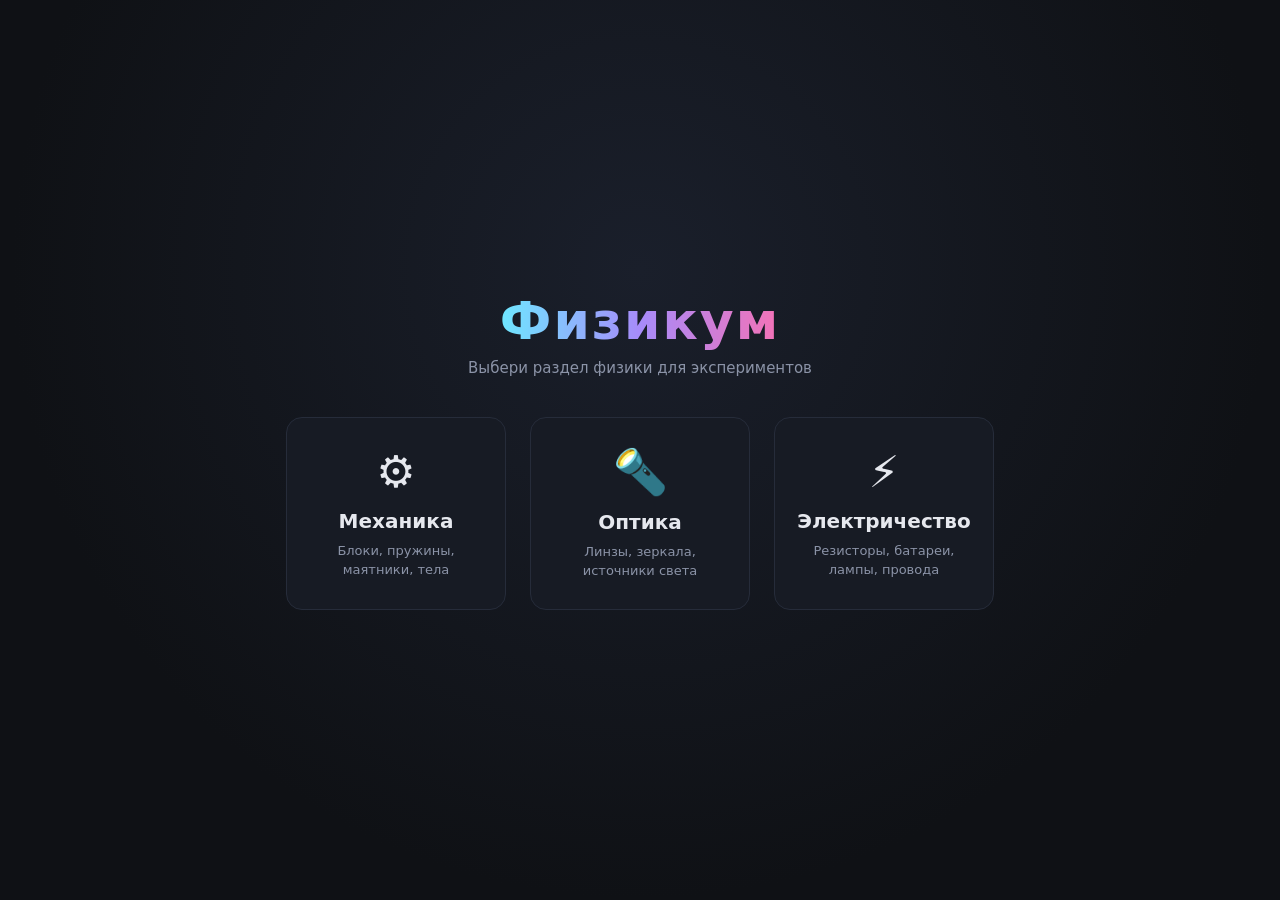
==== Physical game/index.html @ 31778917 "Add files via upload" ====
<!DOCTYPE html>
<html lang="ru">
<head>
  <meta charset="UTF-8">
  <meta name="viewport" content="width=device-width, initial-scale=1.0">
  <title>Физикум — песочница</title>
  <link rel="stylesheet" href="styles.css">
</head>
<body>

  <!-- Экран выбора темы -->
  <div id="theme-screen" class="screen">
    <h1>Физикум</h1>
    <p class="subtitle">Выбери раздел физики для экспериментов</p>
    <div class="theme-cards">
      <div class="theme-card" data-theme="mechanics">
        <div class="theme-icon">⚙️</div>
        <h2>Механика</h2>
        <p>Блоки, пружины, маятники, тела</p>
      </div>
      <div class="theme-card" data-theme="optics">
        <div class="theme-icon">🔦</div>
        <h2>Оптика</h2>
        <p>Линзы, зеркала, источники света</p>
      </div>
      <div class="theme-card" data-theme="electricity">
        <div class="theme-icon">⚡</div>
        <h2>Электричество</h2>
        <p>Резисторы, батареи, лампы, провода</p>
      </div>
    </div>
  </div>

  <!-- Экран песочницы -->
  <div id="sandbox-screen" class="screen hidden">
    <canvas id="canvas"></canvas>

    <div id="topbar">
      <button id="back-btn">← Назад</button>
      <span id="theme-label"></span>
      <span id="zoom-label">100%</span>
    </div>

    <aside id="palette"></aside>
  </div>

  <!-- Скрипты В КОНЦЕ body, в правильном порядке -->
  <script src="js/elements/base.js"></script>
  <script src="js/elements/mechanics.js"></script>
  <script src="js/elements/optics.js"></script>
  <script src="js/elements/electricity.js"></script>
  <script src="js/registry.js"></script>
  <script src="js/world.js"></script>
  <script src="js/main.js"></script>
</body>
</html>
---- Physical game/styles.css ----
* {
  margin: 0;
  padding: 0;
  box-sizing: border-box;
}

body {
  font-family: system-ui, -apple-system, "Segoe UI", Roboto, sans-serif;
  background: #0f1115;
  color: #e6e8ee;
  overflow: hidden;
  height: 100vh;
}

.screen {
  position: fixed;
  inset: 0;
}

.hidden {
  display: none !important;
}

/* ---------- Экран выбора темы ---------- */
#theme-screen {
  display: flex;
  flex-direction: column;
  align-items: center;
  justify-content: center;
  gap: 8px;
  background: radial-gradient(circle at 50% 30%, #1a1f2b 0%, #0f1115 70%);
  padding: 24px;
}

#theme-screen h1 {
  font-size: 52px;
  letter-spacing: 2px;
  background: linear-gradient(90deg, #6ee7ff, #a78bfa, #f472b6);
  -webkit-background-clip: text;
  background-clip: text;
  color: transparent;
}

.subtitle {
  color: #8b93a7;
  margin-bottom: 32px;
  font-size: 15px;
}

.theme-cards {
  display: flex;
  gap: 24px;
  flex-wrap: wrap;
  justify-content: center;
}

.theme-card {
  width: 220px;
  padding: 28px 20px;
  border-radius: 16px;
  background: #171b24;
  border: 1px solid #262c3a;
  cursor: pointer;
  text-align: center;
  transition: transform 0.18s ease, border-color 0.18s ease, box-shadow 0.18s ease;
}

.theme-card:hover {
  transform: translateY(-6px);
  border-color: #4f7cff;
  box-shadow: 0 10px 30px rgba(79, 124, 255, 0.25);
}

.theme-icon {
  font-size: 44px;
  margin-bottom: 12px;
}

.theme-card h2 {
  font-size: 20px;
  margin-bottom: 8px;
}

.theme-card p {
  font-size: 13px;
  color: #8b93a7;
  line-height: 1.5;
}

/* ---------- Песочница ---------- */
#canvas {
  display: block;
  width: 100%;
  height: 100%;
  cursor: grab;
  background: #0f1115;
}

#canvas.dragging {
  cursor: grabbing;
}

#topbar {
  position: absolute;
  top: 12px;
  left: 12px;
  right: 12px;
  display: flex;
  align-items: center;
  gap: 16px;
  pointer-events: none;
  z-index: 10;
}

#topbar > * {
  pointer-events: auto;
}

#back-btn {
  background: #1d2331;
  color: #e6e8ee;
  border: 1px solid #2a3142;
  border-radius: 8px;
  padding: 8px 14px;
  font-size: 14px;
  cursor: pointer;
  transition: background 0.15s;
}

#back-btn:hover {
  background: #262d3f;
}

#theme-label {
  font-size: 14px;
  color: #9aa3b8;
  font-weight: 500;
}

#zoom-label {
  margin-left: auto;
  font-size: 13px;
  color: #6f7890;
  background: #171b24;
  padding: 6px 10px;
  border-radius: 6px;
  border: 1px solid #262c3a;
}

#palette {
  position: absolute;
  top: 64px;
  left: 12px;
  bottom: 12px;
  width: 180px;
  background: rgba(23, 27, 36, 0.92);
  border: 1px solid #262c3a;
  border-radius: 12px;
  padding: 12px;
  overflow-y: auto;
  z-index: 10;
  backdrop-filter: blur(6px);
}

.palette-title {
  font-size: 11px;
  text-transform: uppercase;
  letter-spacing: 1px;
  color: #6f7890;
  margin-bottom: 10px;
  font-weight: 600;
}

.palette-btn {
  display: flex;
  align-items: center;
  gap: 10px;
  width: 100%;
  padding: 10px 12px;
  margin-bottom: 6px;
  background: #1d2331;
  color: #e6e8ee;
  border: 1px solid #2a3142;
  border-radius: 8px;
  font-size: 13px;
  cursor: pointer;
  text-align: left;
  transition: background 0.15s, border-color 0.15s;
}

.palette-btn:hover {
  background: #262d3f;
  border-color: #4f7cff;
}

.palette-icon {
  font-size: 16px;
  width: 20px;
  text-align: center;
}

.palette-empty {
  color: #6f7890;
  font-size: 12px;
  text-align: center;
  padding: 20px 0;
}
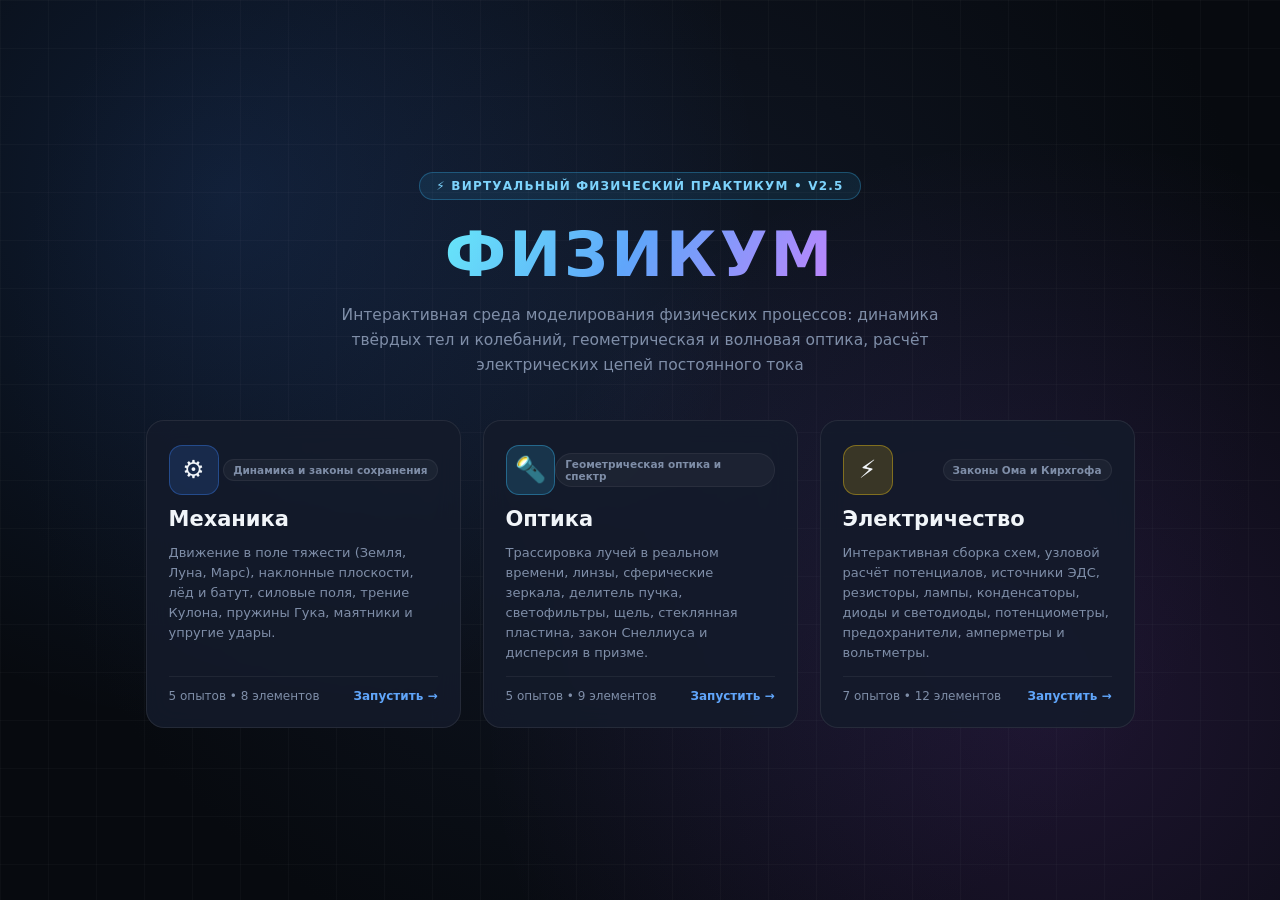
==== commit c62cd45f: "Add files via upload Add new elements and description for all element." ====
--- a/Physical game/index.html
+++ b/Physical game/index.html
@@ -1,56 +1,217 @@
-<!DOCTYPE html>
-<html lang="ru">
-<head>
-  <meta charset="UTF-8">
-  <meta name="viewport" content="width=device-width, initial-scale=1.0">
-  <title>Физикум — песочница</title>
-  <link rel="stylesheet" href="styles.css">
-</head>
-<body>
-
-  <!-- Экран выбора темы -->
-  <div id="theme-screen" class="screen">
-    <h1>Физикум</h1>
-    <p class="subtitle">Выбери раздел физики для экспериментов</p>
-    <div class="theme-cards">
-      <div class="theme-card" data-theme="mechanics">
-        <div class="theme-icon">⚙️</div>
-        <h2>Механика</h2>
-        <p>Блоки, пружины, маятники, тела</p>
-      </div>
-      <div class="theme-card" data-theme="optics">
-        <div class="theme-icon">🔦</div>
-        <h2>Оптика</h2>
-        <p>Линзы, зеркала, источники света</p>
-      </div>
-      <div class="theme-card" data-theme="electricity">
-        <div class="theme-icon">⚡</div>
-        <h2>Электричество</h2>
-        <p>Резисторы, батареи, лампы, провода</p>
-      </div>
-    </div>
-  </div>
-
-  <!-- Экран песочницы -->
-  <div id="sandbox-screen" class="screen hidden">
-    <canvas id="canvas"></canvas>
-
-    <div id="topbar">
-      <button id="back-btn">← Назад</button>
-      <span id="theme-label"></span>
-      <span id="zoom-label">100%</span>
-    </div>
-
-    <aside id="palette"></aside>
-  </div>
-
-  <!-- Скрипты В КОНЦЕ body, в правильном порядке -->
-  <script src="js/elements/base.js"></script>
-  <script src="js/elements/mechanics.js"></script>
-  <script src="js/elements/optics.js"></script>
-  <script src="js/elements/electricity.js"></script>
-  <script src="js/registry.js"></script>
-  <script src="js/world.js"></script>
-  <script src="js/main.js"></script>
-</body>
-</html>+<!DOCTYPE html>
+<html lang="ru">
+<head>
+  <meta charset="UTF-8">
+  <meta name="viewport" content="width=device-width, initial-scale=1.0">
+  <title>Физикум — Интерактивная физическая лаборатория</title>
+  <link rel="stylesheet" href="styles.css">
+</head>
+<body>
+
+  <!-- Стартовый экран выбора лаборатории -->
+  <div id="theme-screen" class="screen">
+    <div class="hero-bg-grid"></div>
+    <div class="hero-content">
+      <div class="hero-badge">⚡ Виртуальный физический практикум • v2.5</div>
+      <h1>ФИЗИКУМ</h1>
+      <p class="subtitle">
+        Интерактивная среда моделирования физических процессов: динамика твёрдых тел и колебаний,
+        геометрическая и волновая оптика, расчёт электрических цепей постоянного тока
+      </p>
+
+      <div class="theme-cards">
+        <div class="theme-card" data-theme="mechanics">
+          <div class="card-top">
+            <div class="theme-icon-wrap mechanics-glow">⚙️</div>
+            <span class="card-tag">Динамика и законы сохранения</span>
+          </div>
+          <h2>Механика</h2>
+          <p>Движение в поле тяжести (Земля, Луна, Марс), наклонные плоскости, лёд и батут, силовые поля, трение Кулона, пружины Гука, маятники и упругие удары.</p>
+          <div class="card-footer">
+            <span>5 опытов • 8 элементов</span>
+            <span class="theme-cta">Запустить →</span>
+          </div>
+        </div>
+
+        <div class="theme-card" data-theme="optics">
+          <div class="card-top">
+            <div class="theme-icon-wrap optics-glow">🔦</div>
+            <span class="card-tag">Геометрическая оптика и спектр</span>
+          </div>
+          <h2>Оптика</h2>
+          <p>Трассировка лучей в реальном времени, линзы, сферические зеркала, делитель пучка, светофильтры, щель, стеклянная пластина, закон Снеллиуса и дисперсия в призме.</p>
+          <div class="card-footer">
+            <span>5 опытов • 9 элементов</span>
+            <span class="theme-cta">Запустить →</span>
+          </div>
+        </div>
+
+        <div class="theme-card" data-theme="electricity">
+          <div class="card-top">
+            <div class="theme-icon-wrap electricity-glow">⚡</div>
+            <span class="card-tag">Законы Ома и Кирхгофа</span>
+          </div>
+          <h2>Электричество</h2>
+          <p>Интерактивная сборка схем, узловой расчёт потенциалов, источники ЭДС, резисторы, лампы, конденсаторы, диоды и светодиоды, потенциометры, предохранители, амперметры и вольтметры.</p>
+          <div class="card-footer">
+            <span>7 опытов • 12 элементов</span>
+            <span class="theme-cta">Запустить →</span>
+          </div>
+        </div>
+      </div>
+    </div>
+  </div>
+
+  <!-- Рабочее пространство лаборатории (Dock Studio Layout) -->
+  <div id="sandbox-screen" class="app-shell hidden">
+
+    <!-- Верхняя панель инструментов -->
+    <header id="topbar">
+      <div class="topbar-left">
+        <button id="back-btn" class="brand-btn" title="На главный экран">
+          <span class="brand-dot"></span>
+          <span class="brand-name">ФИЗИКУМ</span>
+        </button>
+
+        <nav class="theme-tabs">
+          <button class="theme-tab" data-theme="mechanics">⚙️ Механика</button>
+          <button class="theme-tab" data-theme="optics">🔦 Оптика</button>
+          <button class="theme-tab" data-theme="electricity">⚡ Электричество</button>
+        </nav>
+      </div>
+
+      <!-- Центр: Управление симуляцией -->
+      <div class="topbar-center">
+        <div class="transport-group">
+          <button id="play-btn" class="tb-btn primary" title="Старт / Пауза (Пробел)">⏸ Пауза</button>
+          <button id="step-btn" class="tb-btn" title="Один шаг симуляции (S)">⏭ Шаг</button>
+          <button id="reset-btn" class="tb-btn" title="Сбросить к начальному состоянию (R)">↺ Сброс</button>
+        </div>
+
+        <div class="speed-pills" title="Скорость течения времени">
+          <button class="speed-pill" data-speed="0.25">0.25×</button>
+          <button class="speed-pill" data-speed="0.5">0.5×</button>
+          <button class="speed-pill active" data-speed="1">1×</button>
+          <button class="speed-pill" data-speed="2">2×</button>
+        </div>
+      </div>
+
+      <!-- Право: Опции вида и сцены -->
+      <div class="topbar-right">
+        <button id="vectors-btn" class="tb-btn active" title="Показывать векторы сил, фокусы и подписи (V)">📐 Векторы</button>
+        <button id="snap-btn" class="tb-btn" title="Привязка координат к сетке (G)">🧲 Сетка</button>
+        <button id="clear-btn" class="tb-btn danger" title="Очистить холст">🗑 Очистить</button>
+      </div>
+    </header>
+
+    <!-- Основная рабочая область: Левый док + Центральный холст + Правый док -->
+    <div class="workspace-body">
+
+      <!-- Левая боковая панель: Приборы и Готовые опыты -->
+      <aside id="left-sidebar">
+        <div class="sidebar-block">
+          <div class="section-header">
+            <span>🧰 Приборы и элементы</span>
+            <span class="section-hint">ⓘ — справка</span>
+          </div>
+          <div id="palette-items" class="palette-list"></div>
+        </div>
+
+        <div class="sidebar-block">
+          <div class="section-header">
+            <span>🧪 Лабораторные опыты</span>
+          </div>
+          <div id="presets-list" class="presets-list"></div>
+        </div>
+
+        <div class="sidebar-block sidebar-help">
+          <div class="section-header"><span>⌨️ Управление</span></div>
+          <div class="shortcut-list">
+            <div><kbd>ЛКМ</kbd> Двигать объект / клемму</div>
+            <div><kbd>Кружок сверху</kbd> Вращать (+<kbd>Shift</kbd> 15°)</div>
+            <div><kbd>ПКМ</kbd> / <kbd>Колесо</kbd> Камера и зум</div>
+            <div><kbd>Пробел</kbd> Пауза • <kbd>R</kbd> Сброс</div>
+            <div><kbd>Ctrl+D</kbd> Копия • <kbd>Del</kbd> Удалить</div>
+          </div>
+        </div>
+      </aside>
+
+      <!-- Центральный холст -->
+      <main id="viewport">
+        <canvas id="canvas"></canvas>
+
+        <!-- Верхний левый HUD: статус и подсказка -->
+        <div class="viewport-hud-top">
+          <div id="sim-status-badge" class="status-pill running">
+            <span class="pulse-dot"></span>
+            <span id="sim-status-text">Симуляция активна</span>
+          </div>
+          <div id="context-hint" class="context-hint">Выберите объект для настройки параметров</div>
+        </div>
+
+        <!-- Нижний левый HUD: управление камерой -->
+        <div class="viewport-hud-bottom">
+          <button id="zoom-out-btn" class="hud-icon-btn" title="Отдалить">−</button>
+          <button id="zoom-reset-btn" class="hud-zoom-val" title="Сбросить камеру в центр">100%</button>
+          <button id="zoom-in-btn" class="hud-icon-btn" title="Приблизить">+</button>
+          <button id="center-cam-btn" class="hud-icon-btn" title="Центрировать сцену">⌖</button>
+        </div>
+
+        <!-- Всплывающее уведомление -->
+        <div id="status-toast" class="status-toast hidden"></div>
+      </main>
+
+      <!-- Правая боковая панель: Инспектор + Телеметрия + Осциллограф -->
+      <aside id="right-sidebar">
+
+        <!-- Блок 1: Инспектор выбранного объекта (или параметры среды, если ничего не выбрано) -->
+        <div class="sidebar-block inspector-block">
+          <div class="inspector-header">
+            <div>
+              <span id="insp-badge" class="insp-badge">СРЕДА</span>
+              <h3 id="insp-title">Параметры лаборатории</h3>
+            </div>
+            <button id="insp-close" class="icon-btn hidden" title="Снять выделение (Esc)">✕</button>
+          </div>
+
+          <!-- Быстрые действия над выбранным объектом -->
+          <div id="insp-actions" class="inspector-actions hidden">
+            <button id="insp-dup-btn" class="mini-btn" title="Дублировать (Ctrl+D)">⧉ Копия</button>
+            <button id="insp-del-btn" class="mini-btn danger" title="Удалить (Delete)">🗑 Удалить</button>
+          </div>
+
+          <div id="insp-body" class="insp-controls"></div>
+        </div>
+
+        <!-- Блок 2: Живые показания датчиков -->
+        <div class="sidebar-block">
+          <div class="section-header">
+            <span>📊 Показания приборов</span>
+          </div>
+          <div id="insp-telemetry" class="telemetry-grid"></div>
+        </div>
+
+        <!-- Блок 3: График в реальном времени (встроен в док, ничего не перекрывает) -->
+        <div class="sidebar-block chart-block">
+          <div class="chart-header">
+            <span id="chart-title">📈 Осциллограф</span>
+            <div id="chart-legend" class="chart-legend"></div>
+          </div>
+          <canvas id="chart-canvas" width="278" height="120"></canvas>
+        </div>
+
+      </aside>
+
+    </div>
+  </div>
+
+  <!-- Скрипты -->
+  <script src="js/elements/base.js"></script>
+  <script src="js/elements/mechanics.js"></script>
+  <script src="js/elements/optics.js"></script>
+  <script src="js/elements/electricity.js"></script>
+  <script src="js/registry.js"></script>
+  <script src="js/world.js"></script>
+  <script src="js/main.js"></script>
+</body>
+</html>
--- a/Physical game/styles.css
+++ b/Physical game/styles.css
@@ -1,207 +1,1027 @@
-* {
-  margin: 0;
-  padding: 0;
-  box-sizing: border-box;
-}
-
-body {
-  font-family: system-ui, -apple-system, "Segoe UI", Roboto, sans-serif;
-  background: #0f1115;
-  color: #e6e8ee;
-  overflow: hidden;
-  height: 100vh;
-}
-
-.screen {
-  position: fixed;
-  inset: 0;
-}
-
-.hidden {
-  display: none !important;
-}
-
-/* ---------- Экран выбора темы ---------- */
-#theme-screen {
-  display: flex;
-  flex-direction: column;
-  align-items: center;
-  justify-content: center;
-  gap: 8px;
-  background: radial-gradient(circle at 50% 30%, #1a1f2b 0%, #0f1115 70%);
-  padding: 24px;
-}
-
-#theme-screen h1 {
-  font-size: 52px;
-  letter-spacing: 2px;
-  background: linear-gradient(90deg, #6ee7ff, #a78bfa, #f472b6);
-  -webkit-background-clip: text;
-  background-clip: text;
-  color: transparent;
-}
-
-.subtitle {
-  color: #8b93a7;
-  margin-bottom: 32px;
-  font-size: 15px;
-}
-
-.theme-cards {
-  display: flex;
-  gap: 24px;
-  flex-wrap: wrap;
-  justify-content: center;
-}
-
-.theme-card {
-  width: 220px;
-  padding: 28px 20px;
-  border-radius: 16px;
-  background: #171b24;
-  border: 1px solid #262c3a;
-  cursor: pointer;
-  text-align: center;
-  transition: transform 0.18s ease, border-color 0.18s ease, box-shadow 0.18s ease;
-}
-
-.theme-card:hover {
-  transform: translateY(-6px);
-  border-color: #4f7cff;
-  box-shadow: 0 10px 30px rgba(79, 124, 255, 0.25);
-}
-
-.theme-icon {
-  font-size: 44px;
-  margin-bottom: 12px;
-}
-
-.theme-card h2 {
-  font-size: 20px;
-  margin-bottom: 8px;
-}
-
-.theme-card p {
-  font-size: 13px;
-  color: #8b93a7;
-  line-height: 1.5;
-}
-
-/* ---------- Песочница ---------- */
-#canvas {
-  display: block;
-  width: 100%;
-  height: 100%;
-  cursor: grab;
-  background: #0f1115;
-}
-
-#canvas.dragging {
-  cursor: grabbing;
-}
-
-#topbar {
-  position: absolute;
-  top: 12px;
-  left: 12px;
-  right: 12px;
-  display: flex;
-  align-items: center;
-  gap: 16px;
-  pointer-events: none;
-  z-index: 10;
-}
-
-#topbar > * {
-  pointer-events: auto;
-}
-
-#back-btn {
-  background: #1d2331;
-  color: #e6e8ee;
-  border: 1px solid #2a3142;
-  border-radius: 8px;
-  padding: 8px 14px;
-  font-size: 14px;
-  cursor: pointer;
-  transition: background 0.15s;
-}
-
-#back-btn:hover {
-  background: #262d3f;
-}
-
-#theme-label {
-  font-size: 14px;
-  color: #9aa3b8;
-  font-weight: 500;
-}
-
-#zoom-label {
-  margin-left: auto;
-  font-size: 13px;
-  color: #6f7890;
-  background: #171b24;
-  padding: 6px 10px;
-  border-radius: 6px;
-  border: 1px solid #262c3a;
-}
-
-#palette {
-  position: absolute;
-  top: 64px;
-  left: 12px;
-  bottom: 12px;
-  width: 180px;
-  background: rgba(23, 27, 36, 0.92);
-  border: 1px solid #262c3a;
-  border-radius: 12px;
-  padding: 12px;
-  overflow-y: auto;
-  z-index: 10;
-  backdrop-filter: blur(6px);
-}
-
-.palette-title {
-  font-size: 11px;
-  text-transform: uppercase;
-  letter-spacing: 1px;
-  color: #6f7890;
-  margin-bottom: 10px;
-  font-weight: 600;
-}
-
-.palette-btn {
-  display: flex;
-  align-items: center;
-  gap: 10px;
-  width: 100%;
-  padding: 10px 12px;
-  margin-bottom: 6px;
-  background: #1d2331;
-  color: #e6e8ee;
-  border: 1px solid #2a3142;
-  border-radius: 8px;
-  font-size: 13px;
-  cursor: pointer;
-  text-align: left;
-  transition: background 0.15s, border-color 0.15s;
-}
-
-.palette-btn:hover {
-  background: #262d3f;
-  border-color: #4f7cff;
-}
-
-.palette-icon {
-  font-size: 16px;
-  width: 20px;
-  text-align: center;
-}
-
-.palette-empty {
-  color: #6f7890;
-  font-size: 12px;
-  text-align: center;
-  padding: 20px 0;
-}+* {
+  margin: 0;
+  padding: 0;
+  box-sizing: border-box;
+  user-select: none;
+}
+
+:root {
+  --bg-canvas: #080b11;
+  --bg-shell: #0e131d;
+  --bg-panel: #121826;
+  --bg-card: #182032;
+  --bg-card-hover: #202b42;
+  --border-subtle: rgba(255, 255, 255, 0.08);
+  --border-focus: rgba(96, 165, 250, 0.55);
+  --accent: #3b82f6;
+  --accent-bright: #60a5fa;
+  --emerald: #10b981;
+  --amber: #f59e0b;
+  --danger: #ef4444;
+  --text-main: #f1f5f9;
+  --text-secondary: #cbd5e1;
+  --text-muted: #7f8ea8;
+}
+
+body {
+  font-family: 'Inter', system-ui, -apple-system, "Segoe UI", Roboto, sans-serif;
+  background: var(--bg-canvas);
+  color: var(--text-main);
+  overflow: hidden;
+  height: 100vh;
+  width: 100vw;
+}
+
+.hidden {
+  display: none !important;
+}
+
+/* ============================================================
+   Экран выбора лаборатории (Hero Screen)
+   ============================================================ */
+#theme-screen {
+  position: fixed;
+  inset: 0;
+  display: flex;
+  flex-direction: column;
+  align-items: center;
+  justify-content: center;
+  background:
+    radial-gradient(circle at 18% 22%, rgba(59, 130, 246, 0.16) 0%, transparent 42%),
+    radial-gradient(circle at 82% 78%, rgba(168, 85, 247, 0.14) 0%, transparent 45%),
+    radial-gradient(circle at 50% 40%, #111827 0%, #070a0f 75%);
+  padding: 32px;
+  z-index: 50;
+}
+
+.hero-bg-grid {
+  position: absolute;
+  inset: 0;
+  background-image:
+    linear-gradient(to right, rgba(255, 255, 255, 0.025) 1px, transparent 1px),
+    linear-gradient(to bottom, rgba(255, 255, 255, 0.025) 1px, transparent 1px);
+  background-size: 48px 48px;
+  pointer-events: none;
+}
+
+.hero-content {
+  max-width: 1020px;
+  width: 100%;
+  display: flex;
+  flex-direction: column;
+  align-items: center;
+  text-align: center;
+  z-index: 2;
+}
+
+.hero-badge {
+  font-size: 12px;
+  font-weight: 600;
+  letter-spacing: 1.2px;
+  text-transform: uppercase;
+  color: #7dd3fc;
+  background: rgba(56, 189, 248, 0.1);
+  border: 1px solid rgba(56, 189, 248, 0.3);
+  padding: 6px 16px;
+  border-radius: 999px;
+  margin-bottom: 18px;
+}
+
+#theme-screen h1 {
+  font-size: 62px;
+  font-weight: 900;
+  letter-spacing: 3px;
+  background: linear-gradient(120deg, #67e8f9 0%, #60a5fa 48%, #c084fc 100%);
+  -webkit-background-clip: text;
+  background-clip: text;
+  color: transparent;
+  margin-bottom: 12px;
+}
+
+.subtitle {
+  color: var(--text-muted);
+  max-width: 640px;
+  line-height: 1.6;
+  margin-bottom: 42px;
+  font-size: 15.5px;
+}
+
+.theme-cards {
+  display: grid;
+  grid-template-columns: repeat(3, minmax(260px, 315px));
+  gap: 22px;
+  width: 100%;
+  justify-content: center;
+}
+
+.theme-card {
+  padding: 24px 22px;
+  border-radius: 18px;
+  background: rgba(20, 27, 43, 0.88);
+  border: 1px solid var(--border-subtle);
+  cursor: pointer;
+  text-align: left;
+  display: flex;
+  flex-direction: column;
+  gap: 12px;
+  transition: transform 0.2s ease, border-color 0.2s ease, box-shadow 0.2s ease;
+  backdrop-filter: blur(12px);
+}
+
+.theme-card:hover {
+  transform: translateY(-6px);
+  border-color: var(--accent-bright);
+  box-shadow: 0 20px 44px rgba(37, 99, 235, 0.22);
+}
+
+.card-top {
+  display: flex;
+  align-items: center;
+  justify-content: space-between;
+}
+
+.card-tag {
+  font-size: 10.5px;
+  font-weight: 600;
+  color: var(--text-muted);
+  background: rgba(255, 255, 255, 0.04);
+  padding: 4px 9px;
+  border-radius: 99px;
+  border: 1px solid rgba(255, 255, 255, 0.06);
+}
+
+.theme-icon-wrap {
+  width: 50px;
+  height: 50px;
+  border-radius: 13px;
+  display: flex;
+  align-items: center;
+  justify-content: center;
+  font-size: 25px;
+}
+
+.mechanics-glow {
+  background: rgba(59, 130, 246, 0.16);
+  border: 1px solid rgba(59, 130, 246, 0.38);
+}
+
+.optics-glow {
+  background: rgba(56, 189, 248, 0.16);
+  border: 1px solid rgba(56, 189, 248, 0.38);
+}
+
+.electricity-glow {
+  background: rgba(250, 204, 21, 0.16);
+  border: 1px solid rgba(250, 204, 21, 0.38);
+}
+
+.theme-card h2 {
+  font-size: 21px;
+  font-weight: 700;
+}
+
+.theme-card p {
+  font-size: 13px;
+  color: var(--text-muted);
+  line-height: 1.55;
+  flex: 1;
+}
+
+.card-footer {
+  display: flex;
+  align-items: center;
+  justify-content: space-between;
+  padding-top: 12px;
+  border-top: 1px solid rgba(255, 255, 255, 0.06);
+  font-size: 12px;
+  color: var(--text-muted);
+}
+
+.theme-cta {
+  font-weight: 600;
+  color: var(--accent-bright);
+}
+
+/* ============================================================
+   Рабочее пространство (Dock Studio Shell)
+   ============================================================ */
+.app-shell {
+  position: fixed;
+  inset: 0;
+  display: flex;
+  flex-direction: column;
+  background: var(--bg-shell);
+}
+
+/* ---------- Верхняя панель ---------- */
+#topbar {
+  height: 54px;
+  min-height: 54px;
+  background: var(--bg-panel);
+  border-bottom: 1px solid var(--border-subtle);
+  padding: 0 14px;
+  display: flex;
+  align-items: center;
+  justify-content: space-between;
+  gap: 12px;
+  z-index: 30;
+}
+
+.topbar-left,
+.topbar-center,
+.topbar-right {
+  display: flex;
+  align-items: center;
+  gap: 8px;
+}
+
+.brand-btn {
+  display: flex;
+  align-items: center;
+  gap: 8px;
+  background: var(--bg-card);
+  border: 1px solid var(--border-subtle);
+  color: var(--text-main);
+  padding: 6px 12px;
+  border-radius: 9px;
+  cursor: pointer;
+  font-weight: 800;
+  font-size: 13px;
+  letter-spacing: 0.8px;
+  transition: background 0.15s, border-color 0.15s;
+}
+
+.brand-btn:hover {
+  background: var(--bg-card-hover);
+  border-color: var(--accent-bright);
+}
+
+.brand-dot {
+  width: 8px;
+  height: 8px;
+  border-radius: 50%;
+  background: linear-gradient(135deg, #38bdf8, #818cf8);
+  box-shadow: 0 0 8px #38bdf8;
+}
+
+.theme-tabs {
+  display: flex;
+  background: #0b0f18;
+  padding: 3px;
+  border-radius: 10px;
+  border: 1px solid var(--border-subtle);
+  gap: 2px;
+}
+
+.theme-tab {
+  background: transparent;
+  color: var(--text-muted);
+  border: none;
+  padding: 5px 12px;
+  border-radius: 7px;
+  font-size: 12.5px;
+  font-weight: 600;
+  cursor: pointer;
+  transition: all 0.15s;
+}
+
+.theme-tab:hover {
+  color: var(--text-main);
+}
+
+.theme-tab.active {
+  background: var(--bg-card-hover);
+  color: #ffffff;
+  box-shadow: 0 2px 8px rgba(0, 0, 0, 0.35);
+}
+
+.transport-group {
+  display: flex;
+  align-items: center;
+  gap: 5px;
+  background: #0b0f18;
+  padding: 3px;
+  border-radius: 10px;
+  border: 1px solid var(--border-subtle);
+}
+
+.tb-btn {
+  background: var(--bg-card);
+  color: var(--text-secondary);
+  border: 1px solid rgba(255, 255, 255, 0.06);
+  border-radius: 7px;
+  padding: 5px 11px;
+  font-size: 12.5px;
+  font-weight: 600;
+  cursor: pointer;
+  transition: all 0.14s;
+  display: inline-flex;
+  align-items: center;
+  gap: 5px;
+}
+
+.tb-btn:hover {
+  background: var(--bg-card-hover);
+  color: #fff;
+}
+
+.tb-btn.primary {
+  background: #10b981;
+  border-color: #34d399;
+  color: #052e16;
+}
+
+.tb-btn.primary.running {
+  background: #f59e0b;
+  border-color: #fbbf24;
+  color: #451a03;
+}
+
+.tb-btn.active {
+  background: rgba(59, 130, 246, 0.2);
+  border-color: rgba(96, 165, 250, 0.55);
+  color: #93c5fd;
+}
+
+.tb-btn.danger:hover {
+  background: rgba(239, 68, 68, 0.2);
+  border-color: rgba(239, 68, 68, 0.5);
+  color: #fca5a5;
+}
+
+.speed-pills {
+  display: flex;
+  background: #0b0f18;
+  padding: 3px;
+  border-radius: 9px;
+  border: 1px solid var(--border-subtle);
+  gap: 2px;
+}
+
+.speed-pill {
+  background: transparent;
+  color: var(--text-muted);
+  border: none;
+  padding: 4px 8px;
+  border-radius: 6px;
+  font-size: 11.5px;
+  font-weight: 600;
+  cursor: pointer;
+}
+
+.speed-pill:hover {
+  color: var(--text-main);
+}
+
+.speed-pill.active {
+  background: var(--accent);
+  color: #ffffff;
+}
+
+/* ---------- Основное тело: Левый док + Холст + Правый док ---------- */
+.workspace-body {
+  flex: 1;
+  display: flex;
+  min-height: 0;
+  overflow: hidden;
+}
+
+#left-sidebar {
+  width: 248px;
+  min-width: 248px;
+  background: var(--bg-panel);
+  border-right: 1px solid var(--border-subtle);
+  display: flex;
+  flex-direction: column;
+  overflow-y: auto;
+  padding: 12px;
+  gap: 16px;
+  z-index: 20;
+}
+
+#right-sidebar {
+  width: 306px;
+  min-width: 306px;
+  background: var(--bg-panel);
+  border-left: 1px solid var(--border-subtle);
+  display: flex;
+  flex-direction: column;
+  overflow-y: auto;
+  padding: 12px;
+  gap: 14px;
+  z-index: 20;
+}
+
+.sidebar-block {
+  display: flex;
+  flex-direction: column;
+  gap: 8px;
+}
+
+.section-header {
+  display: flex;
+  align-items: center;
+  justify-content: space-between;
+  font-size: 11px;
+  font-weight: 700;
+  text-transform: uppercase;
+  letter-spacing: 0.8px;
+  color: var(--text-muted);
+}
+
+.section-hint {
+  font-size: 10px;
+  font-weight: 500;
+  text-transform: none;
+  letter-spacing: 0;
+  color: #64748b;
+}
+
+/* ---------- Элементы палитры ---------- */
+.palette-list {
+  display: flex;
+  flex-direction: column;
+  gap: 5px;
+}
+
+.palette-btn {
+  display: flex;
+  align-items: center;
+  gap: 10px;
+  width: 100%;
+  padding: 8px 10px;
+  background: var(--bg-card);
+  color: var(--text-main);
+  border: 1px solid var(--border-subtle);
+  border-radius: 9px;
+  cursor: grab;
+  text-align: left;
+  transition: background 0.14s, border-color 0.14s, transform 0.12s;
+}
+
+.palette-btn:hover {
+  background: var(--bg-card-hover);
+  border-color: var(--accent-bright);
+  transform: translateX(2px);
+}
+
+.palette-btn:active {
+  cursor: grabbing;
+}
+
+.palette-icon {
+  font-size: 17px;
+  width: 30px;
+  height: 30px;
+  border-radius: 8px;
+  background: rgba(255, 255, 255, 0.04);
+  display: flex;
+  align-items: center;
+  justify-content: center;
+  flex-shrink: 0;
+}
+
+.palette-item-text {
+  display: flex;
+  flex-direction: column;
+  gap: 1px;
+}
+
+.palette-item-title {
+  font-size: 12.5px;
+  font-weight: 600;
+}
+
+.palette-item-sub {
+  font-size: 10.5px;
+  color: var(--text-muted);
+}
+
+/* ---------- Список готовых опытов ---------- */
+.presets-list {
+  display: flex;
+  flex-direction: column;
+  gap: 5px;
+}
+
+.preset-card {
+  width: 100%;
+  text-align: left;
+  background: rgba(24, 32, 50, 0.65);
+  border: 1px solid var(--border-subtle);
+  color: var(--text-secondary);
+  padding: 8px 10px;
+  border-radius: 8px;
+  font-size: 12px;
+  font-weight: 500;
+  line-height: 1.35;
+  cursor: pointer;
+  transition: all 0.15s;
+}
+
+.preset-card:hover {
+  background: var(--bg-card-hover);
+  color: #ffffff;
+  border-color: rgba(167, 139, 250, 0.45);
+}
+
+.preset-card.active {
+  background: rgba(59, 130, 246, 0.16);
+  border-color: var(--accent-bright);
+  color: #ffffff;
+}
+
+/* ---------- Шпаргалка управления ---------- */
+.sidebar-help {
+  margin-top: auto;
+  padding-top: 12px;
+  border-top: 1px solid var(--border-subtle);
+}
+
+.shortcut-list {
+  display: flex;
+  flex-direction: column;
+  gap: 5px;
+  font-size: 11px;
+  color: var(--text-muted);
+}
+
+kbd {
+  display: inline-block;
+  padding: 1px 5px;
+  font-size: 10px;
+  font-family: inherit;
+  font-weight: 600;
+  color: #e2e8f0;
+  background: #1e293b;
+  border: 1px solid rgba(255, 255, 255, 0.14);
+  border-radius: 4px;
+}
+
+/* ============================================================
+   Центральный холст (Viewport) и HUD
+   ============================================================ */
+#viewport {
+  flex: 1;
+  position: relative;
+  min-width: 0;
+  background: var(--bg-canvas);
+  overflow: hidden;
+}
+
+#canvas {
+  display: block;
+  width: 100%;
+  height: 100%;
+  cursor: default;
+}
+
+#canvas.panning {
+  cursor: grabbing !important;
+}
+
+#canvas.hover-item {
+  cursor: move;
+}
+
+#canvas.hover-port {
+  cursor: crosshair;
+}
+
+#canvas.hover-rotate {
+  cursor: grab;
+}
+
+.viewport-hud-top {
+  position: absolute;
+  top: 12px;
+  left: 12px;
+  display: flex;
+  align-items: center;
+  gap: 8px;
+  pointer-events: none;
+}
+
+.status-pill {
+  display: inline-flex;
+  align-items: center;
+  gap: 6px;
+  padding: 5px 11px;
+  border-radius: 99px;
+  font-size: 11.5px;
+  font-weight: 600;
+  background: rgba(18, 24, 38, 0.88);
+  border: 1px solid var(--border-subtle);
+  backdrop-filter: blur(8px);
+}
+
+.pulse-dot {
+  width: 7px;
+  height: 7px;
+  border-radius: 50%;
+  background: var(--emerald);
+}
+
+.status-pill.running .pulse-dot {
+  background: var(--emerald);
+  box-shadow: 0 0 8px var(--emerald);
+}
+
+.status-pill.paused .pulse-dot {
+  background: var(--amber);
+}
+
+.context-hint {
+  font-size: 11.5px;
+  color: var(--text-muted);
+  background: rgba(18, 24, 38, 0.78);
+  border: 1px solid var(--border-subtle);
+  padding: 5px 11px;
+  border-radius: 99px;
+  backdrop-filter: blur(8px);
+}
+
+.viewport-hud-bottom {
+  position: absolute;
+  bottom: 12px;
+  left: 12px;
+  display: flex;
+  align-items: center;
+  gap: 3px;
+  background: rgba(18, 24, 38, 0.9);
+  border: 1px solid var(--border-subtle);
+  padding: 3px;
+  border-radius: 9px;
+  backdrop-filter: blur(8px);
+}
+
+.hud-icon-btn,
+.hud-zoom-val {
+  background: transparent;
+  color: var(--text-secondary);
+  border: none;
+  padding: 4px 8px;
+  border-radius: 6px;
+  font-size: 12px;
+  font-weight: 600;
+  cursor: pointer;
+}
+
+.hud-icon-btn:hover,
+.hud-zoom-val:hover {
+  background: var(--bg-card-hover);
+  color: #fff;
+}
+
+.status-toast {
+  position: absolute;
+  bottom: 14px;
+  left: 50%;
+  transform: translateX(-50%);
+  background: rgba(18, 24, 38, 0.95);
+  border: 1px solid var(--border-focus);
+  color: #f8fafc;
+  padding: 7px 16px;
+  border-radius: 999px;
+  font-size: 12.5px;
+  font-weight: 500;
+  pointer-events: none;
+  box-shadow: 0 10px 28px rgba(0, 0, 0, 0.45);
+  z-index: 25;
+}
+
+/* ============================================================
+   Правая панель: Инспектор + Телеметрия + Осциллограф
+   ============================================================ */
+.inspector-block {
+  background: rgba(24, 32, 50, 0.45);
+  border: 1px solid var(--border-subtle);
+  border-radius: 12px;
+  padding: 12px;
+}
+
+.inspector-header {
+  display: flex;
+  align-items: flex-start;
+  justify-content: space-between;
+  padding-bottom: 8px;
+  border-bottom: 1px solid var(--border-subtle);
+}
+
+.insp-badge {
+  display: inline-block;
+  font-size: 9.5px;
+  font-weight: 700;
+  text-transform: uppercase;
+  letter-spacing: 0.8px;
+  padding: 2px 6px;
+  border-radius: 4px;
+  background: rgba(59, 130, 246, 0.2);
+  color: #93c5fd;
+  margin-bottom: 3px;
+}
+
+#insp-title {
+  font-size: 15px;
+  font-weight: 700;
+}
+
+.icon-btn {
+  background: transparent;
+  color: var(--text-muted);
+  border: none;
+  font-size: 14px;
+  cursor: pointer;
+  padding: 2px 6px;
+  border-radius: 6px;
+}
+
+.icon-btn:hover {
+  background: rgba(255, 255, 255, 0.08);
+  color: #fff;
+}
+
+.inspector-actions {
+  display: flex;
+  gap: 6px;
+  padding-bottom: 6px;
+  border-bottom: 1px solid var(--border-subtle);
+}
+
+.mini-btn {
+  flex: 1;
+  background: var(--bg-card);
+  color: var(--text-secondary);
+  border: 1px solid var(--border-subtle);
+  border-radius: 6px;
+  padding: 5px 8px;
+  font-size: 11.5px;
+  font-weight: 600;
+  cursor: pointer;
+  transition: all 0.14s;
+}
+
+.mini-btn:hover {
+  background: var(--bg-card-hover);
+  color: #fff;
+}
+
+.mini-btn.danger:hover {
+  background: rgba(239, 68, 68, 0.2);
+  border-color: rgba(239, 68, 68, 0.5);
+  color: #fca5a5;
+}
+
+.insp-controls {
+  display: flex;
+  flex-direction: column;
+  gap: 10px;
+  padding-top: 4px;
+}
+
+.prop-row {
+  display: flex;
+  flex-direction: column;
+  gap: 4px;
+}
+
+.prop-label-line {
+  display: flex;
+  justify-content: space-between;
+  font-size: 11.5px;
+  color: var(--text-secondary);
+}
+
+.prop-val {
+  color: #7dd3fc;
+  font-weight: 600;
+  font-variant-numeric: tabular-nums;
+}
+
+.prop-row input[type="range"] {
+  width: 100%;
+  accent-color: var(--accent);
+  cursor: pointer;
+  height: 5px;
+}
+
+.prop-row select {
+  background: var(--bg-card);
+  color: var(--text-main);
+  border: 1px solid rgba(255, 255, 255, 0.12);
+  border-radius: 7px;
+  padding: 5px 8px;
+  font-size: 12px;
+  width: 100%;
+  outline: none;
+}
+
+.quick-angles {
+  display: flex;
+  gap: 4px;
+  margin-top: 2px;
+}
+
+.angle-chip {
+  flex: 1;
+  background: #0e131d;
+  color: var(--text-muted);
+  border: 1px solid var(--border-subtle);
+  border-radius: 5px;
+  padding: 3px 0;
+  font-size: 10.5px;
+  font-weight: 600;
+  cursor: pointer;
+}
+
+.angle-chip:hover {
+  color: #fff;
+  border-color: var(--accent-bright);
+}
+
+.prop-toggle {
+  display: flex;
+  align-items: center;
+  justify-content: space-between;
+  padding: 4px 0;
+  font-size: 12px;
+  cursor: pointer;
+}
+
+/* ---------- Показания приборов ---------- */
+.telemetry-grid {
+  display: grid;
+  grid-template-columns: 1fr 1fr;
+  gap: 6px;
+}
+
+.telemetry-card {
+  background: #0c101a;
+  border: 1px solid var(--border-subtle);
+  border-radius: 8px;
+  padding: 7px 9px;
+}
+
+.telemetry-name {
+  font-size: 10px;
+  color: var(--text-muted);
+}
+
+.telemetry-value {
+  font-size: 12.5px;
+  font-weight: 700;
+  color: #f1f5f9;
+  margin-top: 2px;
+  font-variant-numeric: tabular-nums;
+}
+
+/* ---------- Осциллограф ---------- */
+.chart-block {
+  margin-top: auto;
+  background: rgba(24, 32, 50, 0.45);
+  border: 1px solid var(--border-subtle);
+  border-radius: 12px;
+  padding: 10px;
+}
+
+.chart-header {
+  display: flex;
+  align-items: center;
+  justify-content: space-between;
+  font-size: 11px;
+  font-weight: 700;
+  color: var(--text-muted);
+  margin-bottom: 6px;
+}
+
+.chart-legend {
+  display: flex;
+  gap: 7px;
+  font-size: 10.5px;
+}
+
+.legend-dot {
+  display: inline-flex;
+  align-items: center;
+  gap: 4px;
+}
+
+.legend-swatch {
+  width: 7px;
+  height: 7px;
+  border-radius: 50%;
+}
+
+#chart-canvas {
+  display: block;
+  width: 100%;
+  height: 115px;
+  background: #080b11;
+  border-radius: 8px;
+  border: 1px solid rgba(255, 255, 255, 0.05);
+}
+
+/* ============================================================
+   Пояснения к элементам: кнопка ⓘ в палитре и карточка в инспекторе
+   ============================================================ */
+.palette-entry {
+  display: flex;
+  flex-wrap: wrap;
+  align-items: stretch;
+  gap: 4px;
+}
+
+.palette-entry .palette-btn {
+  flex: 1 1 0;
+  width: auto;
+  min-width: 0;
+}
+
+.palette-info-btn {
+  flex: 0 0 30px;
+  background: var(--bg-card);
+  color: var(--text-muted);
+  border: 1px solid var(--border-subtle);
+  border-radius: 9px;
+  font-size: 14px;
+  cursor: pointer;
+  transition: background 0.14s, color 0.14s, border-color 0.14s;
+}
+
+.palette-info-btn:hover,
+.palette-info-btn.active {
+  background: var(--bg-card-hover);
+  color: var(--accent-bright);
+  border-color: var(--border-focus);
+}
+
+.palette-info {
+  flex: 1 1 100%;
+  padding: 9px 11px;
+  background: rgba(59, 130, 246, 0.07);
+  border: 1px solid rgba(96, 165, 250, 0.25);
+  border-radius: 9px;
+  font-size: 11.5px;
+  line-height: 1.5;
+  color: var(--text-secondary);
+}
+
+.info-block + .info-block {
+  margin-top: 7px;
+}
+
+.info-label {
+  display: block;
+  margin-bottom: 1px;
+  font-size: 10px;
+  font-weight: 700;
+  letter-spacing: 0.06em;
+  text-transform: uppercase;
+  color: var(--accent-bright);
+}
+
+.info-formula {
+  display: inline-block;
+  margin-top: 8px;
+  padding: 3px 8px;
+  border-radius: 6px;
+  background: rgba(16, 185, 129, 0.12);
+  color: #6ee7b7;
+  font-size: 11.5px;
+  font-weight: 600;
+  font-family: 'Cambria Math', 'Times New Roman', serif;
+}
+
+.info-card {
+  padding: 8px 11px;
+  background: rgba(59, 130, 246, 0.07);
+  border: 1px solid rgba(96, 165, 250, 0.25);
+  border-radius: 9px;
+  font-size: 11.5px;
+  line-height: 1.5;
+  color: var(--text-secondary);
+}
+
+.info-card > summary {
+  cursor: pointer;
+  font-size: 11.5px;
+  font-weight: 700;
+  color: var(--accent-bright);
+  list-style: none;
+}
+
+.info-card > summary::-webkit-details-marker {
+  display: none;
+}
+
+.info-card > summary::before {
+  content: '▸ ';
+}
+
+.info-card[open] > summary::before {
+  content: '▾ ';
+}
+
+.info-card[open] > summary {
+  margin-bottom: 7px;
+}
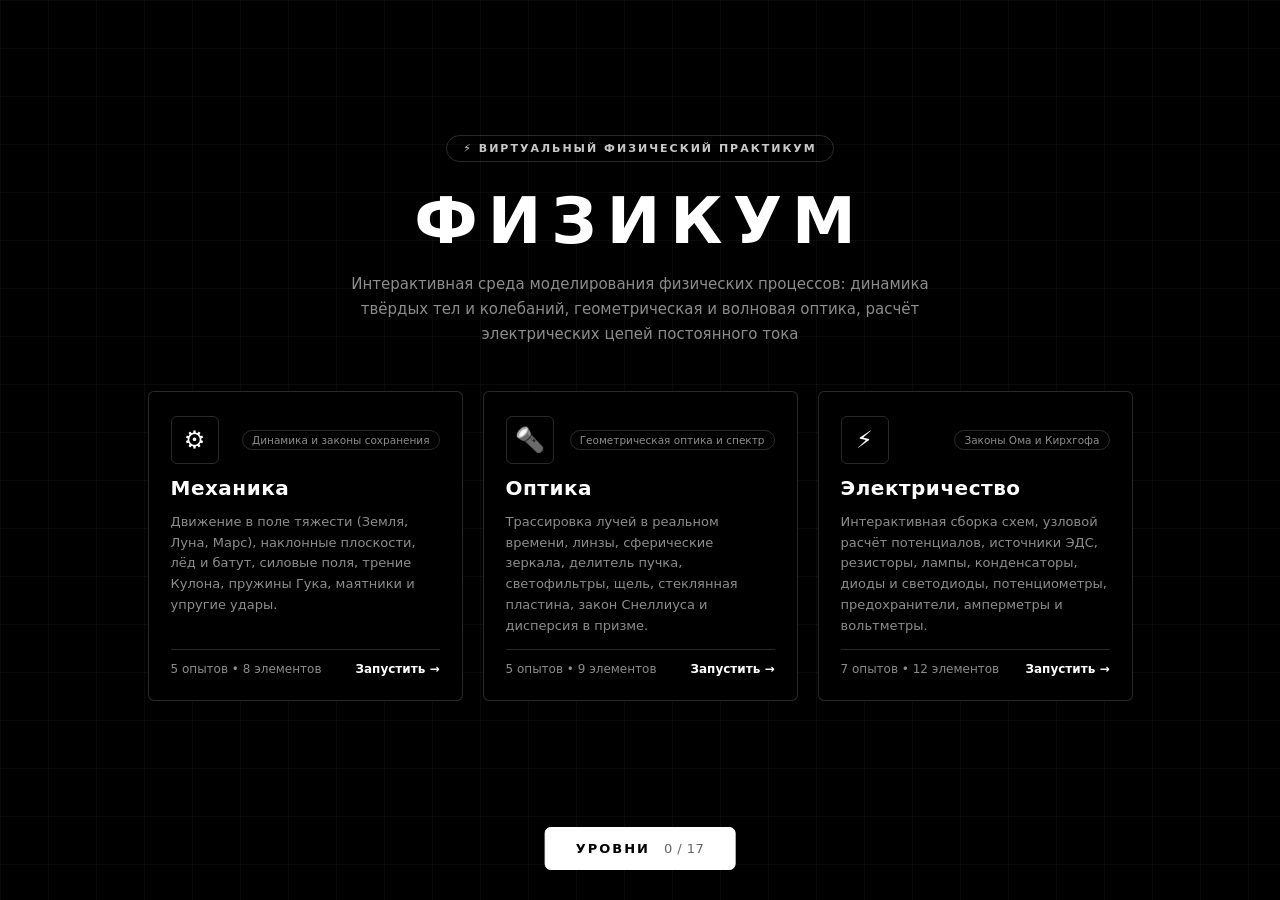
==== commit 0299811d: "Add files via upload add new element, one style, 17 levels" ====
--- a/Physical game/index.html
+++ b/Physical game/index.html
@@ -12,7 +12,7 @@
   <div id="theme-screen" class="screen">
     <div class="hero-bg-grid"></div>
     <div class="hero-content">
-      <div class="hero-badge">⚡ Виртуальный физический практикум • v2.5</div>
+      <div class="hero-badge">⚡ Виртуальный физический практикум</div>
       <h1>ФИЗИКУМ</h1>
       <p class="subtitle">
         Интерактивная среда моделирования физических процессов: динамика твёрдых тел и колебаний,
@@ -59,6 +59,23 @@
           </div>
         </div>
       </div>
+    </div>
+
+    <button id="levels-btn" class="levels-cta">
+      <span>Уровни</span>
+      <span class="levels-cta-count" id="levels-cta-count">0 / 0</span>
+    </button>
+  </div>
+
+  <!-- Экран уровней -->
+  <div id="levels-screen" class="hidden">
+    <div class="levels-inner">
+      <div class="levels-header">
+        <button id="levels-home-btn" class="tb-btn">← Главная</button>
+        <h2>Уровни</h2>
+        <span id="levels-progress" class="levels-progress"></span>
+      </div>
+      <div id="levels-groups"></div>
     </div>
   </div>
 
@@ -73,6 +90,8 @@
           <span class="brand-name">ФИЗИКУМ</span>
         </button>
 
+        <button id="levels-back-btn" class="tb-btn" title="Вернуться к списку уровней">← Уровни</button>
+
         <nav class="theme-tabs">
           <button class="theme-tab" data-theme="mechanics">⚙️ Механика</button>
           <button class="theme-tab" data-theme="optics">🔦 Оптика</button>
@@ -109,6 +128,18 @@
 
       <!-- Левая боковая панель: Приборы и Готовые опыты -->
       <aside id="left-sidebar">
+        <div id="level-panel" class="sidebar-block hidden">
+          <span class="level-kicker" id="level-kicker">Уровень</span>
+          <h3 class="level-title" id="level-title"></h3>
+          <p class="level-brief" id="level-brief"></p>
+          <ul class="goal-list" id="goal-list"></ul>
+          <div class="level-actions">
+            <button id="level-hint-btn" class="mini-btn">Подсказка</button>
+            <button id="level-restart-btn" class="mini-btn">Заново</button>
+          </div>
+          <p class="level-hint hidden" id="level-hint"></p>
+        </div>
+
         <div class="sidebar-block">
           <div class="section-header">
             <span>🧰 Приборы и элементы</span>
@@ -117,7 +148,7 @@
           <div id="palette-items" class="palette-list"></div>
         </div>
 
-        <div class="sidebar-block">
+        <div class="sidebar-block" id="presets-block">
           <div class="section-header">
             <span>🧪 Лабораторные опыты</span>
           </div>
@@ -139,6 +170,7 @@
       <!-- Центральный холст -->
       <main id="viewport">
         <canvas id="canvas"></canvas>
+        <canvas id="ray-canvas"></canvas>
 
         <!-- Верхний левый HUD: статус и подсказка -->
         <div class="viewport-hud-top">
@@ -155,6 +187,17 @@
           <button id="zoom-reset-btn" class="hud-zoom-val" title="Сбросить камеру в центр">100%</button>
           <button id="zoom-in-btn" class="hud-icon-btn" title="Приблизить">+</button>
           <button id="center-cam-btn" class="hud-icon-btn" title="Центрировать сцену">⌖</button>
+        </div>
+
+        <!-- Окно «Уровень пройден» -->
+        <div id="level-complete" class="hidden">
+          <h3>Уровень пройден</h3>
+          <p id="level-complete-text"></p>
+          <div class="level-actions">
+            <button id="level-next-btn" class="mini-btn primary">Следующий</button>
+            <button id="level-list-btn" class="mini-btn">К уровням</button>
+            <button id="level-stay-btn" class="mini-btn">Остаться</button>
+          </div>
         </div>
 
         <!-- Всплывающее уведомление -->
@@ -211,6 +254,7 @@
   <script src="js/elements/optics.js"></script>
   <script src="js/elements/electricity.js"></script>
   <script src="js/registry.js"></script>
+  <script src="js/levels.js"></script>
   <script src="js/world.js"></script>
   <script src="js/main.js"></script>
 </body>
--- a/Physical game/styles.css
+++ b/Physical game/styles.css
@@ -1,3 +1,8 @@
+/* ============================================================
+   ФИЗИКУМ — минималистичный чёрно-белый стиль
+   Чёрный фон, белые линии, один шрифт, никаких градиентов и свечения.
+   Единственный цвет в интерфейсе — цвет лучей света в оптике.
+   ============================================================ */
 * {
   margin: 0;
   padding: 0;
@@ -6,27 +11,22 @@
 }
 
 :root {
-  --bg-canvas: #080b11;
-  --bg-shell: #0e131d;
-  --bg-panel: #121826;
-  --bg-card: #182032;
-  --bg-card-hover: #202b42;
-  --border-subtle: rgba(255, 255, 255, 0.08);
-  --border-focus: rgba(96, 165, 250, 0.55);
-  --accent: #3b82f6;
-  --accent-bright: #60a5fa;
-  --emerald: #10b981;
-  --amber: #f59e0b;
-  --danger: #ef4444;
-  --text-main: #f1f5f9;
-  --text-secondary: #cbd5e1;
-  --text-muted: #7f8ea8;
+  --bg: #000000;
+  --bg-panel: #0a0a0a;
+  --bg-card: #111111;
+  --bg-hover: #1a1a1a;
+  --line: rgba(255, 255, 255, 0.16);
+  --line-strong: rgba(255, 255, 255, 0.45);
+  --text: #ffffff;
+  --text-2: #c8c8c8;
+  --text-muted: #8c8c8c;
+  --radius: 6px;
 }
 
 body {
-  font-family: 'Inter', system-ui, -apple-system, "Segoe UI", Roboto, sans-serif;
-  background: var(--bg-canvas);
-  color: var(--text-main);
+  font-family: 'Inter', system-ui, -apple-system, 'Segoe UI', Roboto, sans-serif;
+  background: var(--bg);
+  color: var(--text);
   overflow: hidden;
   height: 100vh;
   width: 100vw;
@@ -36,8 +36,26 @@
   display: none !important;
 }
 
+/* Эмодзи и значки приводим к серому: интерфейс строго чёрно-белый */
+#theme-screen,
+#levels-screen,
+#topbar,
+#left-sidebar,
+#right-sidebar,
+.viewport-hud-top,
+.viewport-hud-bottom,
+.status-toast,
+#level-complete,
+#canvas {
+  filter: grayscale(1);
+}
+
+button {
+  font-family: inherit;
+}
+
 /* ============================================================
-   Экран выбора лаборатории (Hero Screen)
+   Главный экран
    ============================================================ */
 #theme-screen {
   position: fixed;
@@ -46,11 +64,8 @@
   flex-direction: column;
   align-items: center;
   justify-content: center;
-  background:
-    radial-gradient(circle at 18% 22%, rgba(59, 130, 246, 0.16) 0%, transparent 42%),
-    radial-gradient(circle at 82% 78%, rgba(168, 85, 247, 0.14) 0%, transparent 45%),
-    radial-gradient(circle at 50% 40%, #111827 0%, #070a0f 75%);
-  padding: 32px;
+  background: var(--bg);
+  padding: 32px 32px 96px;
   z-index: 50;
 }
 
@@ -58,8 +73,8 @@
   position: absolute;
   inset: 0;
   background-image:
-    linear-gradient(to right, rgba(255, 255, 255, 0.025) 1px, transparent 1px),
-    linear-gradient(to bottom, rgba(255, 255, 255, 0.025) 1px, transparent 1px);
+    linear-gradient(to right, rgba(255, 255, 255, 0.04) 1px, transparent 1px),
+    linear-gradient(to bottom, rgba(255, 255, 255, 0.04) 1px, transparent 1px);
   background-size: 48px 48px;
   pointer-events: none;
 }
@@ -75,63 +90,57 @@
 }
 
 .hero-badge {
-  font-size: 12px;
+  font-size: 11px;
   font-weight: 600;
-  letter-spacing: 1.2px;
+  letter-spacing: 2px;
   text-transform: uppercase;
-  color: #7dd3fc;
-  background: rgba(56, 189, 248, 0.1);
-  border: 1px solid rgba(56, 189, 248, 0.3);
+  color: var(--text-2);
+  border: 1px solid var(--line);
   padding: 6px 16px;
   border-radius: 999px;
-  margin-bottom: 18px;
+  margin-bottom: 22px;
 }
 
 #theme-screen h1 {
-  font-size: 62px;
-  font-weight: 900;
-  letter-spacing: 3px;
-  background: linear-gradient(120deg, #67e8f9 0%, #60a5fa 48%, #c084fc 100%);
-  -webkit-background-clip: text;
-  background-clip: text;
-  color: transparent;
-  margin-bottom: 12px;
+  font-size: 64px;
+  font-weight: 800;
+  letter-spacing: 10px;
+  color: var(--text);
+  margin-bottom: 14px;
 }
 
 .subtitle {
   color: var(--text-muted);
   max-width: 640px;
-  line-height: 1.6;
-  margin-bottom: 42px;
-  font-size: 15.5px;
+  line-height: 1.65;
+  margin-bottom: 44px;
+  font-size: 15px;
 }
 
 .theme-cards {
   display: grid;
   grid-template-columns: repeat(3, minmax(260px, 315px));
-  gap: 22px;
+  gap: 20px;
   width: 100%;
   justify-content: center;
 }
 
 .theme-card {
   padding: 24px 22px;
-  border-radius: 18px;
-  background: rgba(20, 27, 43, 0.88);
-  border: 1px solid var(--border-subtle);
+  border-radius: var(--radius);
+  background: var(--bg);
+  border: 1px solid var(--line);
   cursor: pointer;
   text-align: left;
   display: flex;
   flex-direction: column;
   gap: 12px;
-  transition: transform 0.2s ease, border-color 0.2s ease, box-shadow 0.2s ease;
-  backdrop-filter: blur(12px);
+  transition: background 0.15s, border-color 0.15s;
 }
 
 .theme-card:hover {
-  transform: translateY(-6px);
-  border-color: var(--accent-bright);
-  box-shadow: 0 20px 44px rgba(37, 99, 235, 0.22);
+  background: var(--bg-card);
+  border-color: var(--text);
 }
 
 .card-top {
@@ -142,48 +151,35 @@
 
 .card-tag {
   font-size: 10.5px;
-  font-weight: 600;
-  color: var(--text-muted);
-  background: rgba(255, 255, 255, 0.04);
-  padding: 4px 9px;
+  font-weight: 500;
+  color: var(--text-muted);
+  padding: 3px 9px;
   border-radius: 99px;
-  border: 1px solid rgba(255, 255, 255, 0.06);
+  border: 1px solid var(--line);
 }
 
 .theme-icon-wrap {
-  width: 50px;
-  height: 50px;
-  border-radius: 13px;
+  width: 48px;
+  height: 48px;
+  border-radius: var(--radius);
   display: flex;
   align-items: center;
   justify-content: center;
-  font-size: 25px;
-}
-
-.mechanics-glow {
-  background: rgba(59, 130, 246, 0.16);
-  border: 1px solid rgba(59, 130, 246, 0.38);
-}
-
-.optics-glow {
-  background: rgba(56, 189, 248, 0.16);
-  border: 1px solid rgba(56, 189, 248, 0.38);
-}
-
-.electricity-glow {
-  background: rgba(250, 204, 21, 0.16);
-  border: 1px solid rgba(250, 204, 21, 0.38);
+  font-size: 24px;
+  border: 1px solid var(--line);
+  background: transparent;
 }
 
 .theme-card h2 {
-  font-size: 21px;
+  font-size: 20px;
   font-weight: 700;
+  letter-spacing: 0.5px;
 }
 
 .theme-card p {
   font-size: 13px;
   color: var(--text-muted);
-  line-height: 1.55;
+  line-height: 1.6;
   flex: 1;
 }
 
@@ -192,33 +188,197 @@
   align-items: center;
   justify-content: space-between;
   padding-top: 12px;
-  border-top: 1px solid rgba(255, 255, 255, 0.06);
+  border-top: 1px solid var(--line);
   font-size: 12px;
   color: var(--text-muted);
 }
 
 .theme-cta {
   font-weight: 600;
-  color: var(--accent-bright);
+  color: var(--text);
+}
+
+/* Кнопка «Уровни» внизу главного экрана */
+.levels-cta {
+  position: absolute;
+  left: 50%;
+  bottom: 30px;
+  transform: translateX(-50%);
+  z-index: 3;
+  display: inline-flex;
+  align-items: center;
+  gap: 14px;
+  background: var(--text);
+  color: var(--bg);
+  border: 1px solid var(--text);
+  border-radius: var(--radius);
+  padding: 13px 30px;
+  font-size: 13px;
+  font-weight: 700;
+  letter-spacing: 2px;
+  text-transform: uppercase;
+  cursor: pointer;
+  transition: background 0.15s, color 0.15s;
+}
+
+.levels-cta:hover {
+  background: var(--bg);
+  color: var(--text);
+}
+
+.levels-cta-count {
+  font-weight: 500;
+  letter-spacing: 0.5px;
+  opacity: 0.6;
+  font-variant-numeric: tabular-nums;
 }
 
 /* ============================================================
-   Рабочее пространство (Dock Studio Shell)
+   Экран уровней
+   ============================================================ */
+#levels-screen {
+  position: fixed;
+  inset: 0;
+  background: var(--bg);
+  z-index: 55;
+  overflow-y: auto;
+  padding: 28px 40px 60px;
+}
+
+.levels-inner {
+  max-width: 1020px;
+  margin: 0 auto;
+}
+
+.levels-header {
+  display: flex;
+  align-items: center;
+  justify-content: space-between;
+  gap: 16px;
+  padding-bottom: 20px;
+  border-bottom: 1px solid var(--line);
+  margin-bottom: 8px;
+}
+
+.levels-header h2 {
+  font-size: 28px;
+  font-weight: 800;
+  letter-spacing: 6px;
+  text-transform: uppercase;
+}
+
+.levels-progress {
+  font-size: 13px;
+  color: var(--text-muted);
+  font-variant-numeric: tabular-nums;
+}
+
+.levels-group {
+  margin-top: 30px;
+}
+
+.levels-group-title {
+  display: flex;
+  align-items: baseline;
+  justify-content: space-between;
+  font-size: 12px;
+  font-weight: 700;
+  letter-spacing: 2px;
+  text-transform: uppercase;
+  color: var(--text-2);
+  margin-bottom: 12px;
+}
+
+.levels-group-title span:last-child {
+  font-weight: 500;
+  letter-spacing: 0;
+  color: var(--text-muted);
+}
+
+.level-grid {
+  display: grid;
+  grid-template-columns: repeat(auto-fill, minmax(230px, 1fr));
+  gap: 12px;
+}
+
+.level-card {
+  position: relative;
+  text-align: left;
+  background: var(--bg);
+  color: var(--text);
+  border: 1px solid var(--line);
+  border-radius: var(--radius);
+  padding: 16px 16px 14px;
+  cursor: pointer;
+  display: flex;
+  flex-direction: column;
+  gap: 6px;
+  transition: background 0.15s, border-color 0.15s;
+}
+
+.level-card:hover {
+  background: var(--bg-card);
+  border-color: var(--text);
+}
+
+.level-card.done {
+  border-color: var(--line-strong);
+}
+
+.level-num {
+  font-size: 11px;
+  font-weight: 700;
+  letter-spacing: 1.5px;
+  color: var(--text-muted);
+}
+
+.level-card h3 {
+  font-size: 15px;
+  font-weight: 700;
+}
+
+.level-card p {
+  font-size: 12px;
+  line-height: 1.5;
+  color: var(--text-muted);
+}
+
+.level-check {
+  position: absolute;
+  top: 12px;
+  right: 14px;
+  width: 20px;
+  height: 20px;
+  border-radius: 50%;
+  border: 1px solid var(--line);
+  display: flex;
+  align-items: center;
+  justify-content: center;
+  font-size: 11px;
+  color: var(--bg);
+}
+
+.level-card.done .level-check {
+  background: var(--text);
+  border-color: var(--text);
+}
+
+/* ============================================================
+   Рабочее пространство
    ============================================================ */
 .app-shell {
   position: fixed;
   inset: 0;
   display: flex;
   flex-direction: column;
-  background: var(--bg-shell);
-}
-
-/* ---------- Верхняя панель ---------- */
+  background: var(--bg);
+}
+
 #topbar {
   height: 54px;
   min-height: 54px;
   background: var(--bg-panel);
-  border-bottom: 1px solid var(--border-subtle);
+  border-bottom: 1px solid var(--line);
   padding: 0 14px;
   display: flex;
   align-items: center;
@@ -239,146 +399,132 @@
   display: flex;
   align-items: center;
   gap: 8px;
-  background: var(--bg-card);
-  border: 1px solid var(--border-subtle);
-  color: var(--text-main);
+  background: transparent;
+  border: 1px solid var(--line);
+  color: var(--text);
   padding: 6px 12px;
-  border-radius: 9px;
+  border-radius: var(--radius);
   cursor: pointer;
   font-weight: 800;
-  font-size: 13px;
-  letter-spacing: 0.8px;
+  font-size: 12px;
+  letter-spacing: 2px;
   transition: background 0.15s, border-color 0.15s;
 }
 
 .brand-btn:hover {
-  background: var(--bg-card-hover);
-  border-color: var(--accent-bright);
+  background: var(--bg-hover);
+  border-color: var(--text);
 }
 
 .brand-dot {
   width: 8px;
   height: 8px;
   border-radius: 50%;
-  background: linear-gradient(135deg, #38bdf8, #818cf8);
-  box-shadow: 0 0 8px #38bdf8;
-}
-
-.theme-tabs {
-  display: flex;
-  background: #0b0f18;
-  padding: 3px;
-  border-radius: 10px;
-  border: 1px solid var(--border-subtle);
+  background: var(--text);
+}
+
+.theme-tabs,
+.transport-group,
+.speed-pills {
+  display: flex;
+  padding: 2px;
+  border-radius: var(--radius);
+  border: 1px solid var(--line);
   gap: 2px;
 }
 
-.theme-tab {
+.theme-tab,
+.speed-pill {
   background: transparent;
   color: var(--text-muted);
   border: none;
   padding: 5px 12px;
-  border-radius: 7px;
+  border-radius: 4px;
   font-size: 12.5px;
   font-weight: 600;
   cursor: pointer;
-  transition: all 0.15s;
-}
-
-.theme-tab:hover {
-  color: var(--text-main);
-}
-
-.theme-tab.active {
-  background: var(--bg-card-hover);
-  color: #ffffff;
-  box-shadow: 0 2px 8px rgba(0, 0, 0, 0.35);
-}
-
-.transport-group {
-  display: flex;
-  align-items: center;
-  gap: 5px;
-  background: #0b0f18;
-  padding: 3px;
-  border-radius: 10px;
-  border: 1px solid var(--border-subtle);
+  transition: background 0.15s, color 0.15s;
+}
+
+.speed-pill {
+  padding: 4px 8px;
+  font-size: 11.5px;
+}
+
+.theme-tab:hover,
+.speed-pill:hover {
+  color: var(--text);
+}
+
+.theme-tab.active,
+.speed-pill.active {
+  background: var(--text);
+  color: var(--bg);
 }
 
 .tb-btn {
-  background: var(--bg-card);
-  color: var(--text-secondary);
-  border: 1px solid rgba(255, 255, 255, 0.06);
-  border-radius: 7px;
+  background: transparent;
+  color: var(--text-2);
+  border: 1px solid var(--line);
+  border-radius: 4px;
   padding: 5px 11px;
   font-size: 12.5px;
   font-weight: 600;
   cursor: pointer;
-  transition: all 0.14s;
+  transition: background 0.14s, color 0.14s, border-color 0.14s;
   display: inline-flex;
   align-items: center;
   gap: 5px;
 }
 
+.transport-group .tb-btn {
+  border-color: transparent;
+}
+
 .tb-btn:hover {
-  background: var(--bg-card-hover);
-  color: #fff;
+  background: var(--bg-hover);
+  color: var(--text);
+  border-color: var(--line-strong);
 }
 
 .tb-btn.primary {
-  background: #10b981;
-  border-color: #34d399;
-  color: #052e16;
+  background: var(--text);
+  border-color: var(--text);
+  color: var(--bg);
 }
 
 .tb-btn.primary.running {
-  background: #f59e0b;
-  border-color: #fbbf24;
-  color: #451a03;
+  background: transparent;
+  color: var(--text);
+  border-color: var(--text);
 }
 
 .tb-btn.active {
-  background: rgba(59, 130, 246, 0.2);
-  border-color: rgba(96, 165, 250, 0.55);
-  color: #93c5fd;
+  background: var(--text);
+  border-color: var(--text);
+  color: var(--bg);
 }
 
 .tb-btn.danger:hover {
-  background: rgba(239, 68, 68, 0.2);
-  border-color: rgba(239, 68, 68, 0.5);
-  color: #fca5a5;
-}
-
-.speed-pills {
-  display: flex;
-  background: #0b0f18;
-  padding: 3px;
-  border-radius: 9px;
-  border: 1px solid var(--border-subtle);
-  gap: 2px;
-}
-
-.speed-pill {
-  background: transparent;
-  color: var(--text-muted);
-  border: none;
-  padding: 4px 8px;
-  border-radius: 6px;
-  font-size: 11.5px;
-  font-weight: 600;
-  cursor: pointer;
-}
-
-.speed-pill:hover {
-  color: var(--text-main);
-}
-
-.speed-pill.active {
-  background: var(--accent);
-  color: #ffffff;
-}
-
-/* ---------- Основное тело: Левый док + Холст + Правый док ---------- */
+  background: var(--text);
+  border-color: var(--text);
+  color: var(--bg);
+}
+
+/* Режим уровня: вместо вкладок разделов — кнопка возврата к уровням */
+#levels-back-btn {
+  display: none;
+}
+
+.level-mode #levels-back-btn {
+  display: inline-flex;
+}
+
+.level-mode .theme-tabs {
+  display: none;
+}
+
+/* ---------- Основное тело ---------- */
 .workspace-body {
   flex: 1;
   display: flex;
@@ -386,30 +532,28 @@
   overflow: hidden;
 }
 
-#left-sidebar {
-  width: 248px;
-  min-width: 248px;
+#left-sidebar,
+#right-sidebar {
   background: var(--bg-panel);
-  border-right: 1px solid var(--border-subtle);
   display: flex;
   flex-direction: column;
   overflow-y: auto;
   padding: 12px;
-  gap: 16px;
   z-index: 20;
+}
+
+#left-sidebar {
+  width: 260px;
+  min-width: 260px;
+  border-right: 1px solid var(--line);
+  gap: 18px;
 }
 
 #right-sidebar {
   width: 306px;
   min-width: 306px;
-  background: var(--bg-panel);
-  border-left: 1px solid var(--border-subtle);
-  display: flex;
-  flex-direction: column;
-  overflow-y: auto;
-  padding: 12px;
+  border-left: 1px solid var(--line);
   gap: 14px;
-  z-index: 20;
 }
 
 .sidebar-block {
@@ -422,23 +566,25 @@
   display: flex;
   align-items: center;
   justify-content: space-between;
-  font-size: 11px;
+  font-size: 10.5px;
   font-weight: 700;
   text-transform: uppercase;
-  letter-spacing: 0.8px;
+  letter-spacing: 1.5px;
   color: var(--text-muted);
 }
 
 .section-hint {
+  white-space: nowrap;
+  flex-shrink: 0;
   font-size: 10px;
   font-weight: 500;
   text-transform: none;
   letter-spacing: 0;
-  color: #64748b;
-}
-
-/* ---------- Элементы палитры ---------- */
-.palette-list {
+}
+
+/* ---------- Палитра ---------- */
+.palette-list,
+.presets-list {
   display: flex;
   flex-direction: column;
   gap: 5px;
@@ -450,19 +596,18 @@
   gap: 10px;
   width: 100%;
   padding: 8px 10px;
-  background: var(--bg-card);
-  color: var(--text-main);
-  border: 1px solid var(--border-subtle);
-  border-radius: 9px;
+  background: var(--bg);
+  color: var(--text);
+  border: 1px solid var(--line);
+  border-radius: var(--radius);
   cursor: grab;
   text-align: left;
-  transition: background 0.14s, border-color 0.14s, transform 0.12s;
+  transition: background 0.14s, border-color 0.14s;
 }
 
 .palette-btn:hover {
-  background: var(--bg-card-hover);
-  border-color: var(--accent-bright);
-  transform: translateX(2px);
+  background: var(--bg-hover);
+  border-color: var(--text);
 }
 
 .palette-btn:active {
@@ -470,11 +615,11 @@
 }
 
 .palette-icon {
-  font-size: 17px;
+  font-size: 16px;
   width: 30px;
   height: 30px;
-  border-radius: 8px;
-  background: rgba(255, 255, 255, 0.04);
+  border-radius: 4px;
+  border: 1px solid var(--line);
   display: flex;
   align-items: center;
   justify-content: center;
@@ -497,45 +642,46 @@
   color: var(--text-muted);
 }
 
-/* ---------- Список готовых опытов ---------- */
-.presets-list {
-  display: flex;
-  flex-direction: column;
-  gap: 5px;
+.palette-empty {
+  font-size: 12px;
+  line-height: 1.5;
+  color: var(--text-muted);
+  border: 1px dashed var(--line);
+  border-radius: var(--radius);
+  padding: 10px 12px;
 }
 
 .preset-card {
   width: 100%;
   text-align: left;
-  background: rgba(24, 32, 50, 0.65);
-  border: 1px solid var(--border-subtle);
-  color: var(--text-secondary);
+  background: transparent;
+  border: 1px solid var(--line);
+  color: var(--text-2);
   padding: 8px 10px;
-  border-radius: 8px;
+  border-radius: var(--radius);
   font-size: 12px;
   font-weight: 500;
   line-height: 1.35;
   cursor: pointer;
-  transition: all 0.15s;
+  transition: background 0.15s, color 0.15s, border-color 0.15s;
 }
 
 .preset-card:hover {
-  background: var(--bg-card-hover);
-  color: #ffffff;
-  border-color: rgba(167, 139, 250, 0.45);
+  background: var(--bg-hover);
+  color: var(--text);
+  border-color: var(--line-strong);
 }
 
 .preset-card.active {
-  background: rgba(59, 130, 246, 0.16);
-  border-color: var(--accent-bright);
-  color: #ffffff;
-}
-
-/* ---------- Шпаргалка управления ---------- */
+  background: var(--text);
+  border-color: var(--text);
+  color: var(--bg);
+}
+
 .sidebar-help {
   margin-top: auto;
   padding-top: 12px;
-  border-top: 1px solid var(--border-subtle);
+  border-top: 1px solid var(--line);
 }
 
 .shortcut-list {
@@ -552,28 +698,121 @@
   font-size: 10px;
   font-family: inherit;
   font-weight: 600;
-  color: #e2e8f0;
-  background: #1e293b;
-  border: 1px solid rgba(255, 255, 255, 0.14);
-  border-radius: 4px;
+  color: var(--text);
+  border: 1px solid var(--line-strong);
+  border-radius: 3px;
 }
 
 /* ============================================================
-   Центральный холст (Viewport) и HUD
+   Панель уровня (в левой колонке)
+   ============================================================ */
+#level-panel {
+  border: 1px solid var(--line-strong);
+  border-radius: var(--radius);
+  padding: 12px;
+  gap: 10px;
+}
+
+.level-kicker {
+  font-size: 10px;
+  font-weight: 700;
+  letter-spacing: 2px;
+  text-transform: uppercase;
+  color: var(--text-muted);
+}
+
+.level-title {
+  font-size: 16px;
+  font-weight: 800;
+  line-height: 1.25;
+}
+
+.level-brief {
+  font-size: 12px;
+  line-height: 1.55;
+  color: var(--text-2);
+}
+
+.goal-list {
+  list-style: none;
+  display: flex;
+  flex-direction: column;
+  gap: 6px;
+  border-top: 1px solid var(--line);
+  padding-top: 10px;
+}
+
+.goal-item {
+  display: flex;
+  align-items: flex-start;
+  gap: 8px;
+  font-size: 12px;
+  line-height: 1.4;
+  color: var(--text-muted);
+}
+
+.goal-box {
+  flex: 0 0 14px;
+  height: 14px;
+  margin-top: 1px;
+  border: 1px solid var(--line-strong);
+  border-radius: 3px;
+  display: flex;
+  align-items: center;
+  justify-content: center;
+  font-size: 10px;
+  line-height: 1;
+  color: var(--bg);
+}
+
+.goal-item.ok {
+  color: var(--text);
+}
+
+.goal-item.ok .goal-box {
+  background: var(--text);
+  border-color: var(--text);
+}
+
+.level-actions {
+  display: flex;
+  gap: 6px;
+}
+
+.level-hint {
+  font-size: 11.5px;
+  line-height: 1.5;
+  color: var(--text-2);
+  border-left: 2px solid var(--text);
+  padding-left: 9px;
+}
+
+/* ============================================================
+   Центральный холст и HUD
    ============================================================ */
 #viewport {
   flex: 1;
   position: relative;
   min-width: 0;
-  background: var(--bg-canvas);
+  background: var(--bg);
   overflow: hidden;
 }
 
-#canvas {
+#canvas,
+#ray-canvas {
   display: block;
+  position: absolute;
+  inset: 0;
   width: 100%;
   height: 100%;
+}
+
+#canvas {
   cursor: default;
+}
+
+#ray-canvas {
+  pointer-events: none;
 }
 
 #canvas.panning {
@@ -602,7 +841,8 @@
   pointer-events: none;
 }
 
-.status-pill {
+.status-pill,
+.context-hint {
   display: inline-flex;
   align-items: center;
   gap: 6px;
@@ -610,35 +850,25 @@
   border-radius: 99px;
   font-size: 11.5px;
   font-weight: 600;
-  background: rgba(18, 24, 38, 0.88);
-  border: 1px solid var(--border-subtle);
-  backdrop-filter: blur(8px);
+  background: var(--bg);
+  border: 1px solid var(--line);
+}
+
+.context-hint {
+  font-weight: 500;
+  color: var(--text-muted);
 }
 
 .pulse-dot {
   width: 7px;
   height: 7px;
   border-radius: 50%;
-  background: var(--emerald);
+  border: 1px solid var(--text);
+  background: transparent;
 }
 
 .status-pill.running .pulse-dot {
-  background: var(--emerald);
-  box-shadow: 0 0 8px var(--emerald);
-}
-
-.status-pill.paused .pulse-dot {
-  background: var(--amber);
-}
-
-.context-hint {
-  font-size: 11.5px;
-  color: var(--text-muted);
-  background: rgba(18, 24, 38, 0.78);
-  border: 1px solid var(--border-subtle);
-  padding: 5px 11px;
-  border-radius: 99px;
-  backdrop-filter: blur(8px);
+  background: var(--text);
 }
 
 .viewport-hud-bottom {
@@ -648,20 +878,19 @@
   display: flex;
   align-items: center;
   gap: 3px;
-  background: rgba(18, 24, 38, 0.9);
-  border: 1px solid var(--border-subtle);
+  background: var(--bg);
+  border: 1px solid var(--line);
   padding: 3px;
-  border-radius: 9px;
-  backdrop-filter: blur(8px);
+  border-radius: var(--radius);
 }
 
 .hud-icon-btn,
 .hud-zoom-val {
   background: transparent;
-  color: var(--text-secondary);
+  color: var(--text-2);
   border: none;
   padding: 4px 8px;
-  border-radius: 6px;
+  border-radius: 4px;
   font-size: 12px;
   font-weight: 600;
   cursor: pointer;
@@ -669,8 +898,8 @@
 
 .hud-icon-btn:hover,
 .hud-zoom-val:hover {
-  background: var(--bg-card-hover);
-  color: #fff;
+  background: var(--bg-hover);
+  color: var(--text);
 }
 
 .status-toast {
@@ -678,25 +907,57 @@
   bottom: 14px;
   left: 50%;
   transform: translateX(-50%);
-  background: rgba(18, 24, 38, 0.95);
-  border: 1px solid var(--border-focus);
-  color: #f8fafc;
+  background: var(--text);
+  color: var(--bg);
   padding: 7px 16px;
   border-radius: 999px;
   font-size: 12.5px;
-  font-weight: 500;
+  font-weight: 600;
   pointer-events: none;
-  box-shadow: 0 10px 28px rgba(0, 0, 0, 0.45);
   z-index: 25;
 }
 
+/* Окно «Уровень пройден» */
+#level-complete {
+  position: absolute;
+  bottom: 56px;
+  left: 50%;
+  transform: translateX(-50%);
+  background: var(--bg);
+  border: 1px solid var(--text);
+  border-radius: var(--radius);
+  padding: 26px 30px 22px;
+  text-align: center;
+  z-index: 40;
+  min-width: 300px;
+}
+
+#level-complete h3 {
+  font-size: 18px;
+  font-weight: 800;
+  letter-spacing: 4px;
+  text-transform: uppercase;
+  margin-bottom: 8px;
+}
+
+#level-complete p {
+  font-size: 12.5px;
+  color: var(--text-muted);
+  line-height: 1.5;
+  margin-bottom: 18px;
+}
+
+#level-complete .level-actions {
+  justify-content: center;
+}
+
 /* ============================================================
-   Правая панель: Инспектор + Телеметрия + Осциллограф
+   Правая панель
    ============================================================ */
-.inspector-block {
-  background: rgba(24, 32, 50, 0.45);
-  border: 1px solid var(--border-subtle);
-  border-radius: 12px;
+.inspector-block,
+.chart-block {
+  border: 1px solid var(--line);
+  border-radius: var(--radius);
   padding: 12px;
 }
 
@@ -705,7 +966,7 @@
   align-items: flex-start;
   justify-content: space-between;
   padding-bottom: 8px;
-  border-bottom: 1px solid var(--border-subtle);
+  border-bottom: 1px solid var(--line);
 }
 
 .insp-badge {
@@ -713,12 +974,12 @@
   font-size: 9.5px;
   font-weight: 700;
   text-transform: uppercase;
-  letter-spacing: 0.8px;
+  letter-spacing: 1.2px;
   padding: 2px 6px;
-  border-radius: 4px;
-  background: rgba(59, 130, 246, 0.2);
-  color: #93c5fd;
-  margin-bottom: 3px;
+  border-radius: 3px;
+  border: 1px solid var(--line-strong);
+  color: var(--text-2);
+  margin-bottom: 4px;
 }
 
 #insp-title {
@@ -733,50 +994,61 @@
   font-size: 14px;
   cursor: pointer;
   padding: 2px 6px;
-  border-radius: 6px;
+  border-radius: 4px;
 }
 
 .icon-btn:hover {
-  background: rgba(255, 255, 255, 0.08);
-  color: #fff;
+  background: var(--bg-hover);
+  color: var(--text);
 }
 
 .inspector-actions {
   display: flex;
   gap: 6px;
-  padding-bottom: 6px;
-  border-bottom: 1px solid var(--border-subtle);
+  padding: 8px 0 6px;
+  border-bottom: 1px solid var(--line);
 }
 
 .mini-btn {
   flex: 1;
-  background: var(--bg-card);
-  color: var(--text-secondary);
-  border: 1px solid var(--border-subtle);
-  border-radius: 6px;
+  background: transparent;
+  color: var(--text-2);
+  border: 1px solid var(--line);
+  border-radius: 4px;
   padding: 5px 8px;
   font-size: 11.5px;
   font-weight: 600;
   cursor: pointer;
-  transition: all 0.14s;
+  transition: background 0.14s, color 0.14s, border-color 0.14s;
 }
 
 .mini-btn:hover {
-  background: var(--bg-card-hover);
-  color: #fff;
+  background: var(--bg-hover);
+  color: var(--text);
+  border-color: var(--line-strong);
+}
+
+.mini-btn.primary {
+  background: var(--text);
+  color: var(--bg);
+  border-color: var(--text);
+}
+
+.mini-btn.primary:hover {
+  background: var(--text-2);
 }
 
 .mini-btn.danger:hover {
-  background: rgba(239, 68, 68, 0.2);
-  border-color: rgba(239, 68, 68, 0.5);
-  color: #fca5a5;
+  background: var(--text);
+  border-color: var(--text);
+  color: var(--bg);
 }
 
 .insp-controls {
   display: flex;
   flex-direction: column;
   gap: 10px;
-  padding-top: 4px;
+  padding-top: 8px;
 }
 
 .prop-row {
@@ -789,33 +1061,46 @@
   display: flex;
   justify-content: space-between;
   font-size: 11.5px;
-  color: var(--text-secondary);
+  color: var(--text-2);
 }
 
 .prop-val {
-  color: #7dd3fc;
-  font-weight: 600;
+  color: var(--text);
+  font-weight: 700;
   font-variant-numeric: tabular-nums;
 }
 
-.prop-row input[type="range"] {
+.prop-row input[type='range'] {
   width: 100%;
-  accent-color: var(--accent);
+  accent-color: #ffffff;
   cursor: pointer;
   height: 5px;
 }
 
 .prop-row select {
-  background: var(--bg-card);
-  color: var(--text-main);
-  border: 1px solid rgba(255, 255, 255, 0.12);
-  border-radius: 7px;
+  background: var(--bg);
+  color: var(--text);
+  border: 1px solid var(--line-strong);
+  border-radius: 4px;
   padding: 5px 8px;
   font-size: 12px;
   width: 100%;
   outline: none;
 }
 
+.prop-row input[type='checkbox'] {
+  accent-color: #ffffff;
+}
+
+.prop-note {
+  font-size: 11.5px;
+  line-height: 1.5;
+  color: var(--text-muted);
+  border: 1px dashed var(--line);
+  border-radius: 4px;
+  padding: 7px 9px;
+}
+
 .quick-angles {
   display: flex;
   gap: 4px;
@@ -824,10 +1109,10 @@
 
 .angle-chip {
   flex: 1;
-  background: #0e131d;
-  color: var(--text-muted);
-  border: 1px solid var(--border-subtle);
-  border-radius: 5px;
+  background: transparent;
+  color: var(--text-muted);
+  border: 1px solid var(--line);
+  border-radius: 3px;
   padding: 3px 0;
   font-size: 10.5px;
   font-weight: 600;
@@ -835,8 +1120,8 @@
 }
 
 .angle-chip:hover {
-  color: #fff;
-  border-color: var(--accent-bright);
+  color: var(--text);
+  border-color: var(--text);
 }
 
 .prop-toggle {
@@ -848,7 +1133,7 @@
   cursor: pointer;
 }
 
-/* ---------- Показания приборов ---------- */
+/* Показания приборов */
 .telemetry-grid {
   display: grid;
   grid-template-columns: 1fr 1fr;
@@ -856,9 +1141,9 @@
 }
 
 .telemetry-card {
-  background: #0c101a;
-  border: 1px solid var(--border-subtle);
-  border-radius: 8px;
+  background: var(--bg);
+  border: 1px solid var(--line);
+  border-radius: 4px;
   padding: 7px 9px;
 }
 
@@ -870,18 +1155,14 @@
 .telemetry-value {
   font-size: 12.5px;
   font-weight: 700;
-  color: #f1f5f9;
+  color: var(--text);
   margin-top: 2px;
   font-variant-numeric: tabular-nums;
 }
 
-/* ---------- Осциллограф ---------- */
+/* Осциллограф: линии различаются начертанием, а не цветом */
 .chart-block {
   margin-top: auto;
-  background: rgba(24, 32, 50, 0.45);
-  border: 1px solid var(--border-subtle);
-  border-radius: 12px;
-  padding: 10px;
 }
 
 .chart-header {
@@ -896,33 +1177,44 @@
 
 .chart-legend {
   display: flex;
-  gap: 7px;
+  gap: 9px;
   font-size: 10.5px;
+  color: var(--text-2);
 }
 
 .legend-dot {
   display: inline-flex;
   align-items: center;
-  gap: 4px;
+  gap: 5px;
 }
 
 .legend-swatch {
-  width: 7px;
-  height: 7px;
-  border-radius: 50%;
+  display: inline-block;
+  width: 16px;
+  height: 0;
+  border-top: 2px solid var(--text);
+}
+
+.legend-swatch.ls-dash {
+  border-top-style: dashed;
+}
+
+.legend-swatch.ls-dot {
+  border-top-style: dotted;
+  border-top-width: 3px;
 }
 
 #chart-canvas {
   display: block;
   width: 100%;
   height: 115px;
-  background: #080b11;
-  border-radius: 8px;
-  border: 1px solid rgba(255, 255, 255, 0.05);
+  background: var(--bg);
+  border-radius: 4px;
+  border: 1px solid var(--line);
 }
 
 /* ============================================================
-   Пояснения к элементам: кнопка ⓘ в палитре и карточка в инспекторе
+   Пояснения к элементам: кнопка ⓘ и карточка в инспекторе
    ============================================================ */
 .palette-entry {
   display: flex;
@@ -939,10 +1231,10 @@
 
 .palette-info-btn {
   flex: 0 0 30px;
-  background: var(--bg-card);
-  color: var(--text-muted);
-  border: 1px solid var(--border-subtle);
-  border-radius: 9px;
+  background: transparent;
+  color: var(--text-muted);
+  border: 1px solid var(--line);
+  border-radius: var(--radius);
   font-size: 14px;
   cursor: pointer;
   transition: background 0.14s, color 0.14s, border-color 0.14s;
@@ -950,63 +1242,56 @@
 
 .palette-info-btn:hover,
 .palette-info-btn.active {
-  background: var(--bg-card-hover);
-  color: var(--accent-bright);
-  border-color: var(--border-focus);
+  background: var(--text);
+  color: var(--bg);
+  border-color: var(--text);
+}
+
+.palette-info,
+.info-card {
+  padding: 9px 11px;
+  border: 1px solid var(--line);
+  border-radius: var(--radius);
+  font-size: 11.5px;
+  line-height: 1.55;
+  color: var(--text-2);
 }
 
 .palette-info {
   flex: 1 1 100%;
-  padding: 9px 11px;
-  background: rgba(59, 130, 246, 0.07);
-  border: 1px solid rgba(96, 165, 250, 0.25);
-  border-radius: 9px;
-  font-size: 11.5px;
-  line-height: 1.5;
-  color: var(--text-secondary);
 }
 
 .info-block + .info-block {
-  margin-top: 7px;
+  margin-top: 8px;
 }
 
 .info-label {
   display: block;
   margin-bottom: 1px;
-  font-size: 10px;
+  font-size: 9.5px;
   font-weight: 700;
-  letter-spacing: 0.06em;
+  letter-spacing: 1.5px;
   text-transform: uppercase;
-  color: var(--accent-bright);
+  color: var(--text);
 }
 
 .info-formula {
   display: inline-block;
   margin-top: 8px;
   padding: 3px 8px;
-  border-radius: 6px;
-  background: rgba(16, 185, 129, 0.12);
-  color: #6ee7b7;
+  border-radius: 4px;
+  border: 1px solid var(--line-strong);
+  color: var(--text);
   font-size: 11.5px;
   font-weight: 600;
   font-family: 'Cambria Math', 'Times New Roman', serif;
 }
 
-.info-card {
-  padding: 8px 11px;
-  background: rgba(59, 130, 246, 0.07);
-  border: 1px solid rgba(96, 165, 250, 0.25);
-  border-radius: 9px;
-  font-size: 11.5px;
-  line-height: 1.5;
-  color: var(--text-secondary);
-}
-
 .info-card > summary {
   cursor: pointer;
   font-size: 11.5px;
   font-weight: 700;
-  color: var(--accent-bright);
+  color: var(--text);
   list-style: none;
 }
 
@@ -1023,5 +1308,15 @@
 }
 
 .info-card[open] > summary {
-  margin-bottom: 7px;
-}
+  margin-bottom: 8px;
+}
+
+/* Тонкие полосы прокрутки */
+::-webkit-scrollbar {
+  width: 8px;
+}
+
+::-webkit-scrollbar-thumb {
+  background: rgba(255, 255, 255, 0.2);
+  border-radius: 4px;
+}
